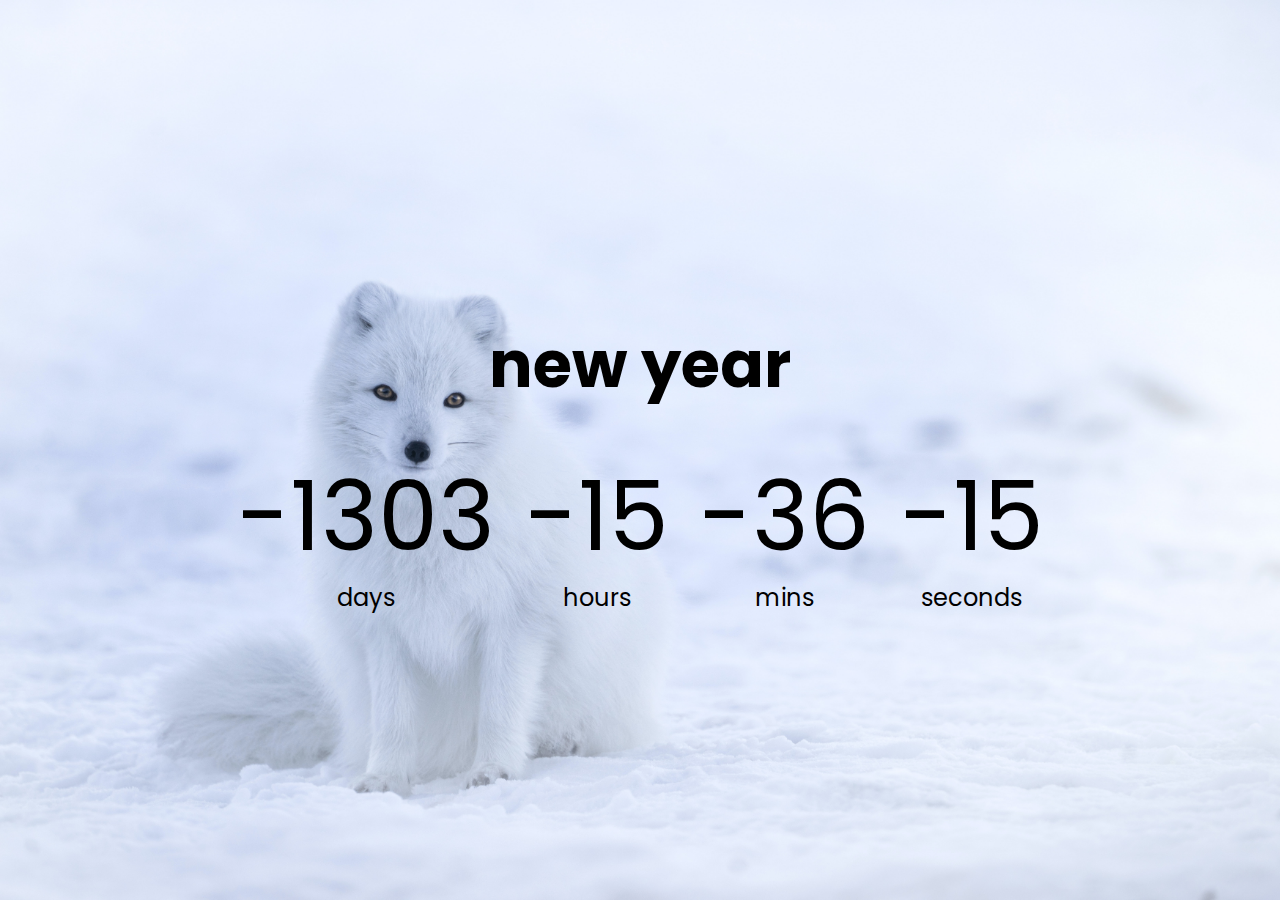
==== new year coundown/counter.html @ 14c78909 "did" ====
<!DOCTYPE html>
<html lang="en">
<head>
    <meta charset="UTF-8">
    <meta http-equiv="X-UA-Compatible" content="IE=edge">
    <meta name="viewport" content="width=device-width, initial-scale=1.0">
    <link rel="stylesheet" href="counter.css">
    <title>Document</title>
</head>
<body>
    <h1>new year</h1>
    <div class="countdown-container">
        <div class="countdown-01" >
            <p class="big-txt" id="days">0</p>
            <span>days</span>
        </div>
        <div class="countdown-01">
            <p class="big-txt" id="hours">0</p>
            <span>hours</span>
        </div>
        <div class="countdown-01">
            <p class="big-txt" id="minutes">0</p>
            <span>mins</span>
        </div>
        <div class="countdown-01">
            <p class="big-txt" id="seconds">0</p>
            <span>seconds</span>
        </div>
    </div>
</body>
<script src="counter.js"></script>
</html>
---- new year coundown/counter.css ----
@import url('https://fonts.googleapis.com/css2?family=Poppins:ital,wght@1,100&display=swap');
*{
    box-sizing: border-box;
}
body{
    background-image: url("./snowe.jpg");
    background-size: cover;
    font-family: 'Poppins', sans-serif;
    min-height: 100vh;
    background-position: center center;
    margin:0;
    display: flex;
    flex-direction: column;
    align-items: center;
    justify-content: center;
}
h1{
    font-size: 4rem;
    margin-top: 2rem;
}
.countdown-container{
    display: flex;
    flex-wrap: wrap;

}
.big-txt{
    font-size: 6rem;
    line-height: 1;
    margin: 0;
}
p{
    font-size: large;
    padding: 15px;
}
.countdown-01{
    text-align: center;
}
.countdown-01 span{
   
    font-size: 1.5rem;
    
}
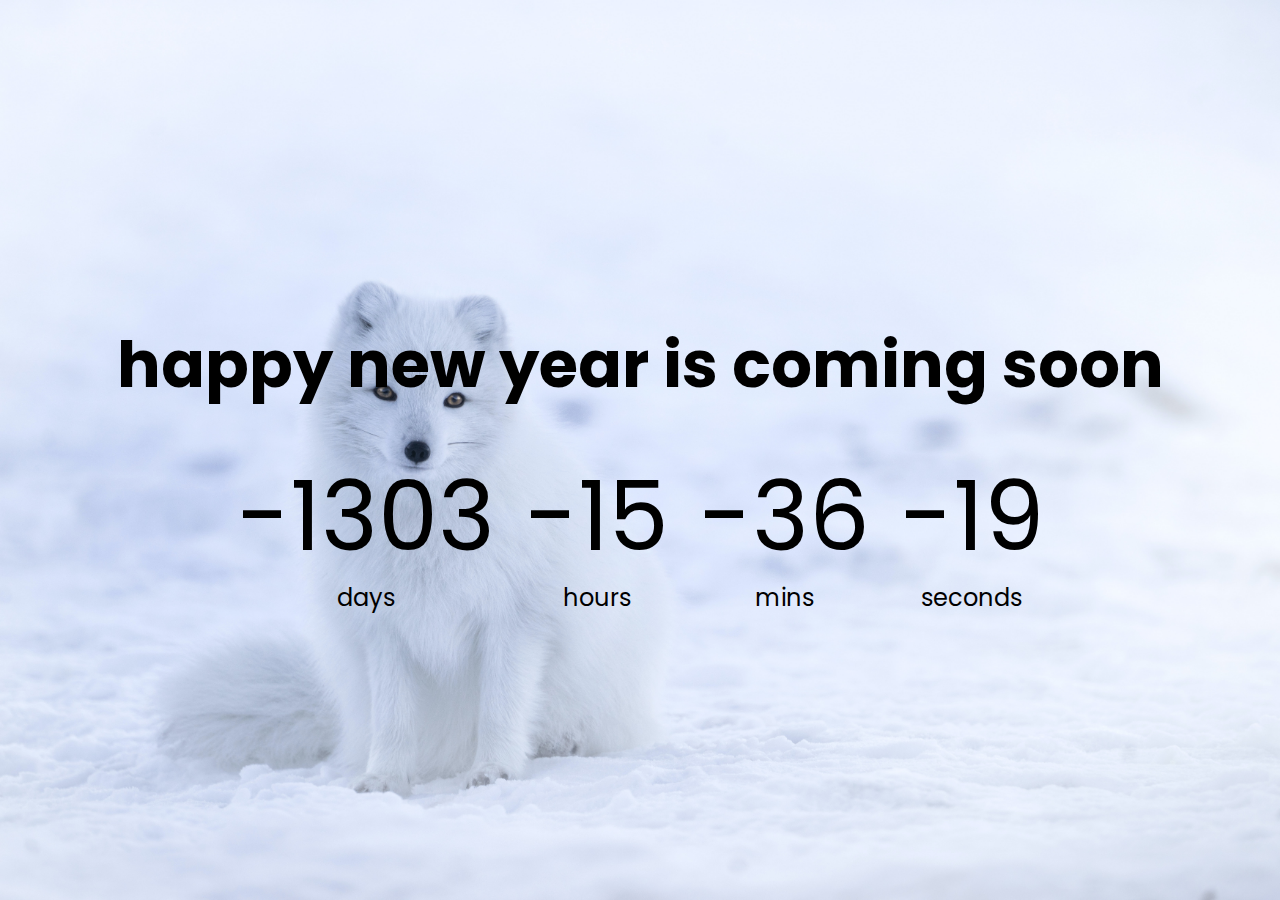
==== commit 1765d49b: "did" ====
--- a/new year coundown/counter.html
+++ b/new year coundown/counter.html
@@ -8,7 +8,7 @@
     <title>Document</title>
 </head>
 <body>
-    <h1>new year</h1>
+    <h1>happy new year is coming soon</h1>
     <div class="countdown-container">
         <div class="countdown-01" >
             <p class="big-txt" id="days">0</p>
